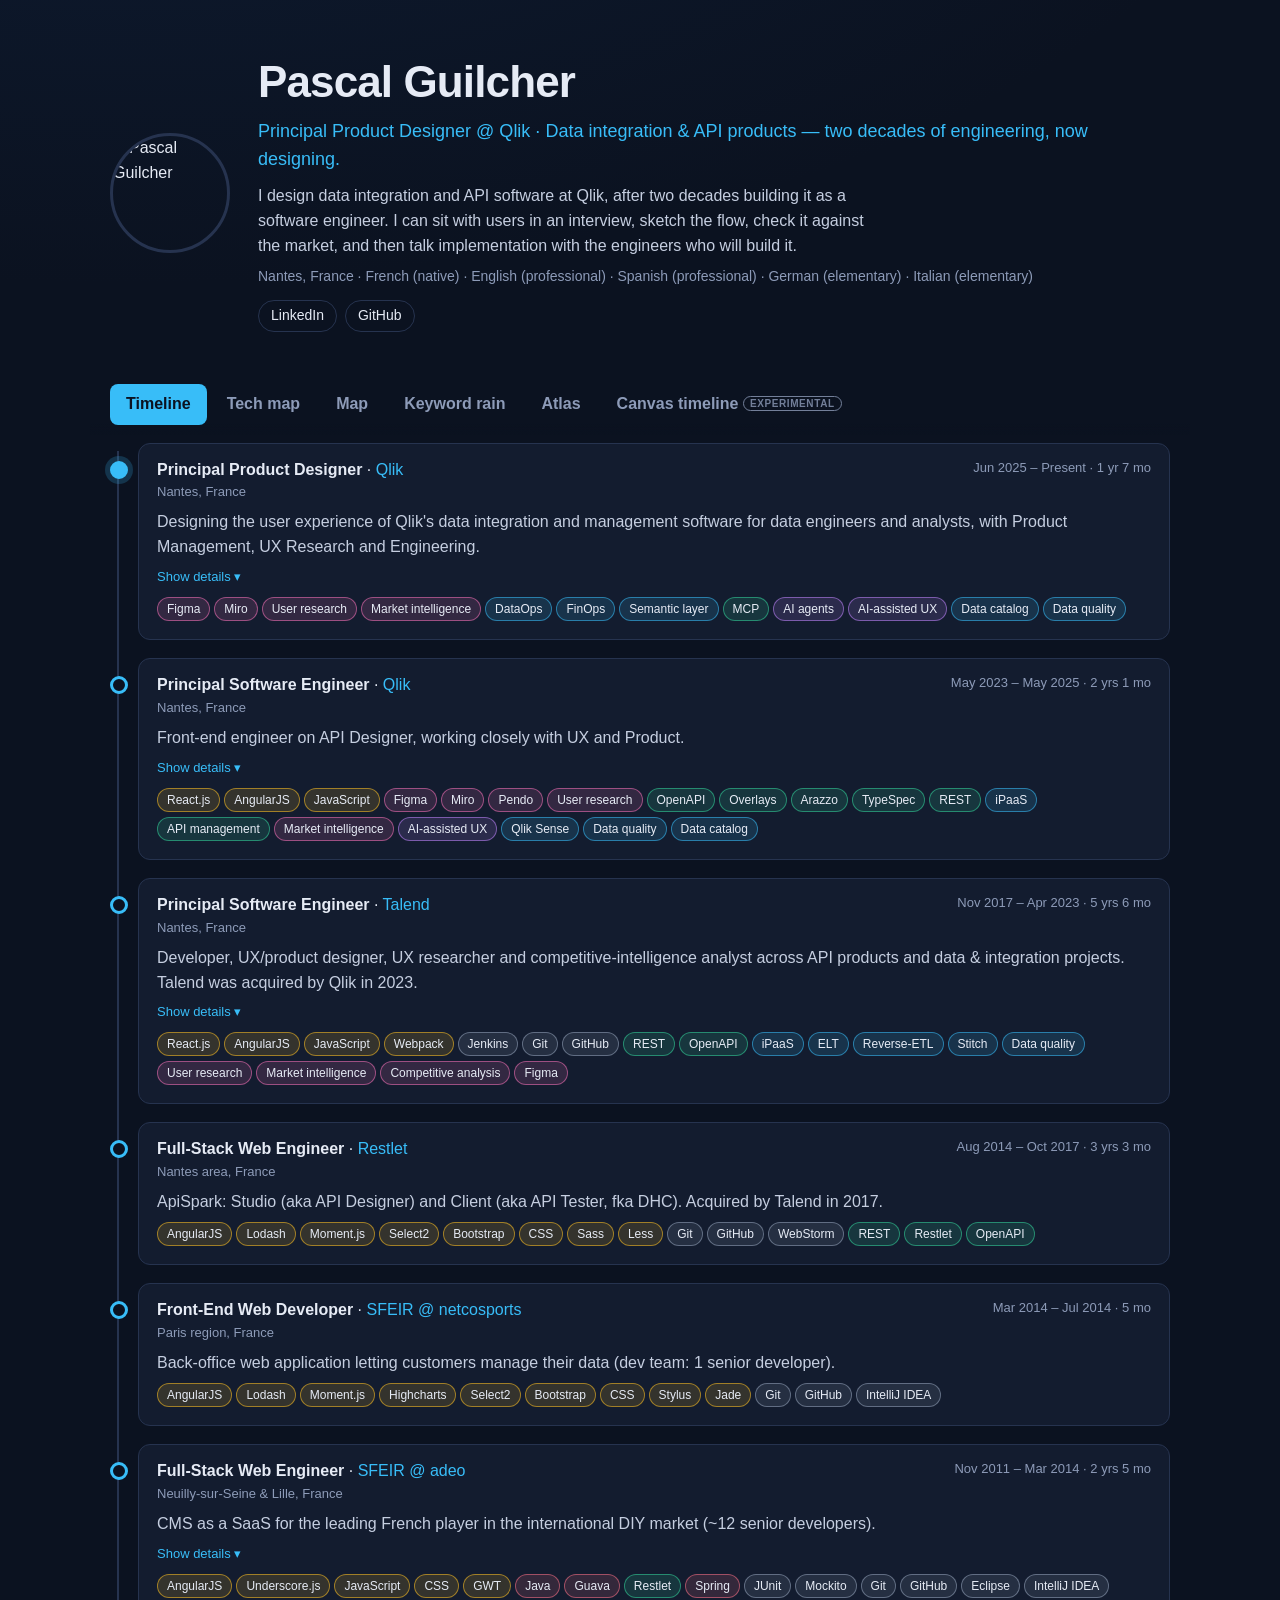
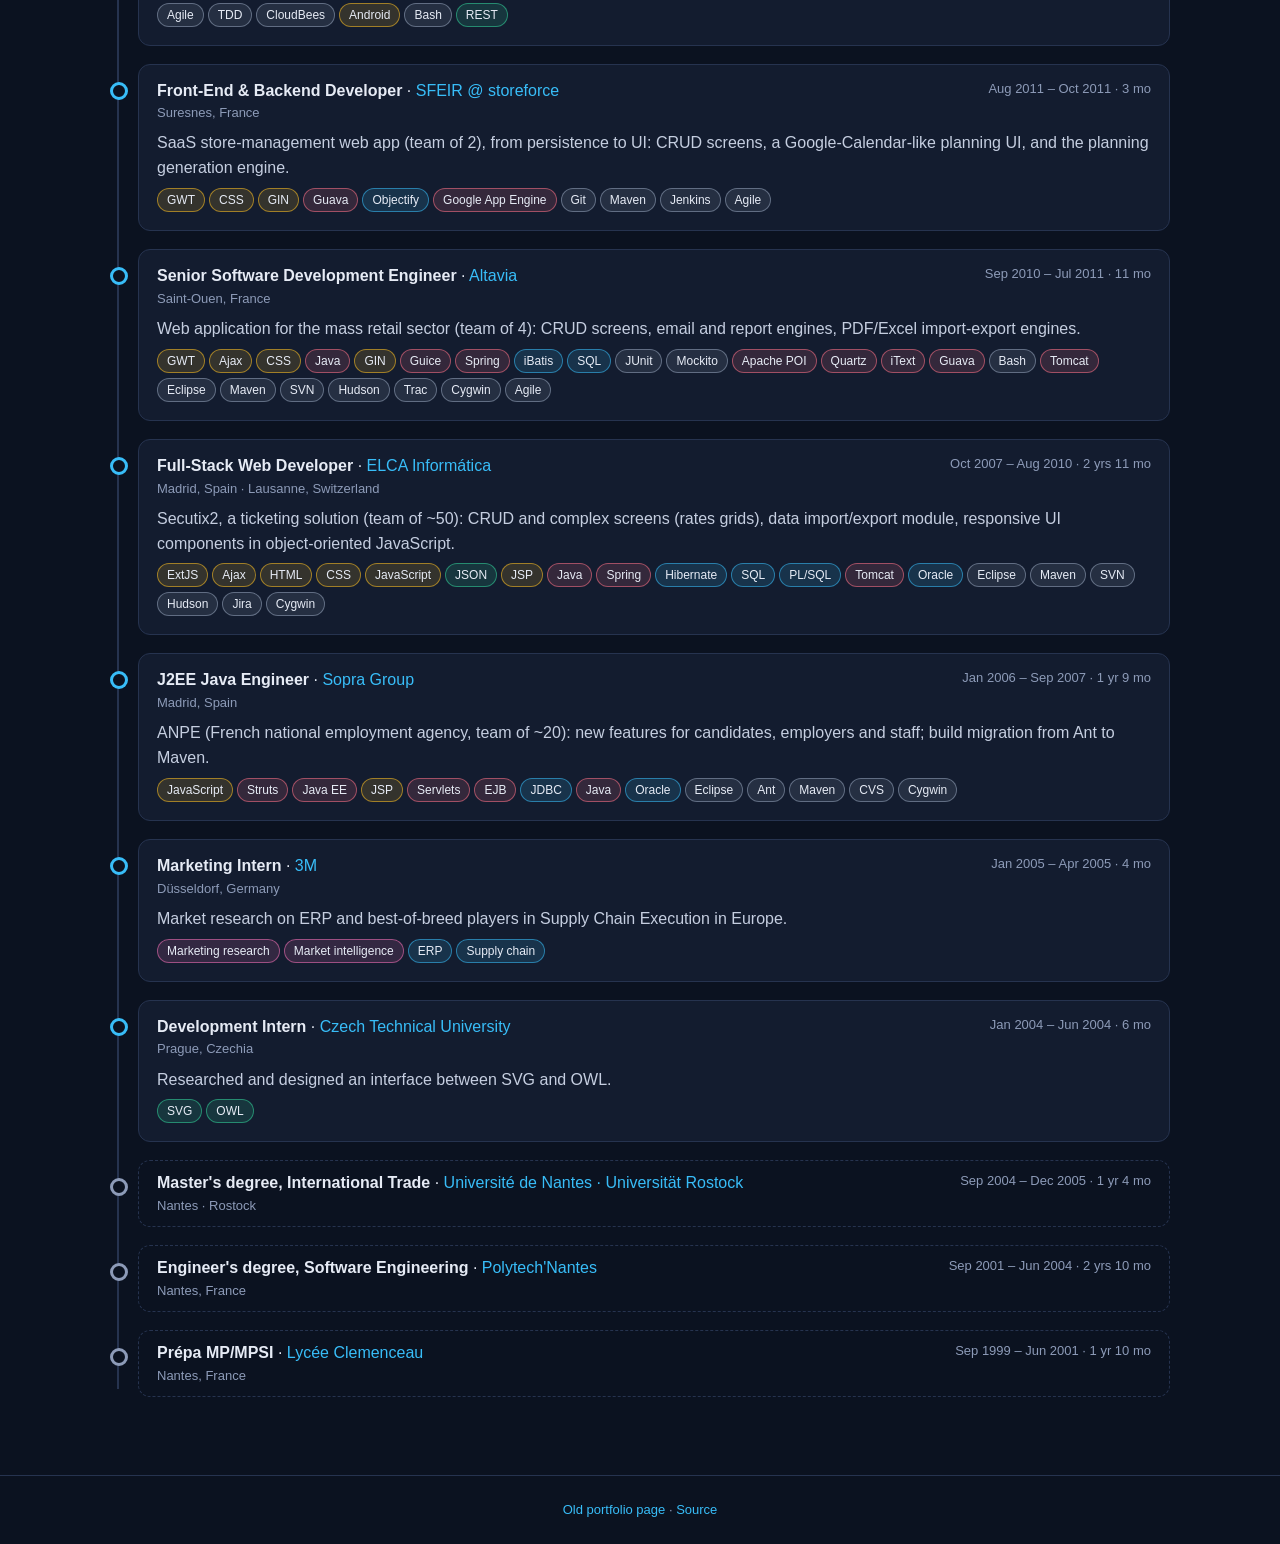
==== index.html @ c903d307 "atlas" ====
<!doctype html>
<html lang="en">
<head>
  <meta charset="utf-8">
  <meta name="viewport" content="width=device-width, initial-scale=1">
  <title>Pascal Guilcher — Product Designer, Data & API</title>
  <meta name="description" content="Pascal Guilcher: principal product designer at Qlik, two decades building data integration and API software. Explore career as a timeline, a tech map, or a typing game.">
  <link rel="canonical" href="https://pgu.github.io/">
  <link rel="icon" href="favicon.ico">
  <link rel="stylesheet" href="css/home.css">
</head>
<body>
  <header class="hero">
    <div class="hero-inner">
      <img class="avatar" src="https://www.gravatar.com/avatar/0f913762808ef14ed1a0dc88cb4f14bb?s=240" alt="Pascal Guilcher">
      <div class="hero-text">
        <h1 id="name"></h1>
        <p class="title" id="title"></p>
        <p class="summary" id="summary"></p>
        <p class="meta" id="meta"></p>
        <nav class="links" id="links"></nav>
      </div>
    </div>
  </header>

  <nav class="tabs" role="tablist">
    <a href="#timeline" role="tab" data-view="timeline">Timeline</a>
    <a href="#tech" role="tab" data-view="tech">Tech map</a>
    <a href="#geo" role="tab" data-view="geo">Map</a>
    <a href="#game" role="tab" data-view="game">Keyword rain</a>
    <a href="#atlas" role="tab" data-view="atlas">Atlas</a>
    <a href="#canvas" role="tab" data-view="canvas">Canvas timeline <span class="badge">experimental</span></a>
  </nav>

  <main>
    <section id="view-timeline" class="view" hidden>
      <div class="filter-bar" id="filter-bar" hidden></div>
      <ol class="timeline" id="timeline"></ol>
    </section>

    <section id="view-tech" class="view" hidden>
      <div class="tech-controls">
        <input type="search" id="tech-search" placeholder="Filter technologies…" autocomplete="off">
        <div id="tech-cats" class="cat-chips"></div>
      </div>
      <div class="tech-detail" id="tech-detail">Click a technology to see where and when it was used.</div>
      <div id="tech-map" class="tech-map"></div>
    </section>

    <section id="view-geo" class="view" hidden>
      <div class="geo-controls">
        <button id="geo-play" class="geo-play" aria-label="Play">▶</button>
        <input type="range" id="geo-slider" min="0" max="0" step="1" value="0" aria-label="Date">
        <output id="geo-date"></output>
      </div>
      <div class="geo-layout">
        <div id="geo-map" class="geo-map"></div>
        <aside id="geo-panel" class="geo-panel"></aside>
      </div>
      <p class="geo-note" id="geo-note"></p>
    </section>

    <section id="view-game" class="view" hidden>
      <div class="game-hud">
        <span>Score <b id="g-score">0</b></span>
        <span>Level <b id="g-level">1</b></span>
        <span>Lives <b id="g-lives">♥♥♥♥♥</b></span>
        <span>Keys/min <b id="g-kpm">0</b></span>
        <span>Best <b id="g-best">0</b></span>
      </div>
      <div class="arena" id="arena">
        <div class="overlay" id="g-overlay">
          <h2>Keyword rain</h2>
          <p>Keywords from the résumé fall. Type them before they hit the floor.<br>
            Punctuation and spaces are optional. <kbd>Backspace</kbd> drops the current target, <kbd>Esc</kbd> pauses.</p>
          <button id="g-start">Start</button>
        </div>
      </div>
      <div class="game-typed" id="g-typed">&nbsp;</div>
      <div class="board">
        <div class="board-head">
          <h3>Records &amp; history</h3>
          <button id="g-clear" class="link-btn">Clear history</button>
        </div>
        <ul class="records" id="g-records"></ul>
        <table class="history">
          <thead><tr><th>Date</th><th>Score</th><th>Level</th><th>Words</th><th>Keys/min</th><th>Accuracy</th><th>Time</th></tr></thead>
          <tbody id="g-history"></tbody>
        </table>
        <p class="board-empty" id="g-empty">No games yet. Stored in this browser only.</p>
      </div>
    </section>

    <section id="view-atlas" class="view" hidden>
      <div class="at-bar">
        <div id="at-crumbs" class="at-crumbs"></div>
        <button id="at-out" class="link-btn">⤴ Zoom out (Esc)</button>
      </div>
      <div class="at-layout">
        <div id="at-stage" class="at-stage" tabindex="0" aria-label="Zoomable map of topics. Click a node or scroll to zoom in, Escape to zoom out.">
          <div id="at-ruler" class="at-ruler"></div>
        </div>
        <aside id="at-panel" class="at-panel"></aside>
      </div>
      <p class="geo-note">Click a node (or scroll / pinch over it) to zoom in; scroll out, Esc or the breadcrumb to zoom back. Dashed curves are cross-links between topics.</p>
    </section>

    <section id="view-canvas" class="view" hidden>
      <div id="cv-fallback" class="cv-fallback" hidden></div>
      <div id="cv-stage" class="cv-stage" hidden></div>
      <p class="geo-note" id="cv-note"></p>
    </section>
  </main>

  <footer>
    <a href="portfolio.html">Old portfolio page</a> ·
    <a href="https://github.com/pgu/pgu.github.io">Source</a>
  </footer>

  <script src="js/data.js"></script>
  <script src="js/home.js"></script>
  <script src="js/geo.js"></script>
  <script src="js/game.js"></script>
  <script src="js/atlas-data.js"></script>
  <script src="js/atlas.js"></script>
  <script src="js/canvas.js"></script>
</body>
</html>
---- css/home.css ----
:root {
  --bg: #0b1220;
  --panel: #131c2f;
  --panel-2: #1a2540;
  --line: #26334f;
  --text: #e6ebf5;
  --muted: #8d9bb8;
  --accent: #38bdf8;
  --mono: ui-monospace, SFMono-Regular, Menlo, Consolas, monospace;
}

* { box-sizing: border-box; }
[hidden] { display: none !important; }

body {
  margin: 0;
  background: radial-gradient(1200px 600px at 10% -10%, #14315a55, transparent), var(--bg);
  color: var(--text);
  font: 16px/1.55 -apple-system, BlinkMacSystemFont, "Segoe UI", Roboto, Helvetica, Arial, sans-serif;
}

a { color: var(--accent); text-decoration: none; }
a:hover { text-decoration: underline; }

/* ---- hero ---- */
.hero { max-width: 1100px; margin: 0 auto; padding: 48px 20px 16px; }
.hero-inner { display: flex; gap: 28px; align-items: center; }
.avatar { width: 120px; height: 120px; border-radius: 50%; border: 3px solid var(--line); flex: none; }
h1 { margin: 0; font-size: clamp(28px, 5vw, 44px); letter-spacing: -.02em; }
.title { margin: 2px 0 10px; color: var(--accent); font-size: 18px; }
.summary { margin: 0 0 8px; max-width: 70ch; color: #c5cee0; }
.meta { margin: 0 0 12px; color: var(--muted); font-size: 14px; }
.links a {
  display: inline-block; margin: 0 8px 6px 0; padding: 4px 12px;
  border: 1px solid var(--line); border-radius: 999px; font-size: 14px; color: var(--text);
}
.links a:hover { border-color: var(--accent); text-decoration: none; }


/* ---- tabs ---- */
.tabs {
  position: sticky; top: 0; z-index: 10; display: flex; gap: 4px; flex-wrap: wrap; align-items: center;
  max-width: 1100px; margin: 20px auto 0; padding: 10px 20px;
  background: linear-gradient(var(--bg) 80%, transparent);
}
.tabs a { padding: 8px 16px; border-radius: 8px; color: var(--muted); font-weight: 600; }
.tabs a:hover { color: var(--text); text-decoration: none; background: var(--panel); }
.tabs a.active { color: var(--bg); background: var(--accent); }
.tabs .tab-portfolio { margin-left: auto; font-weight: 400; font-size: 14px; }

main { max-width: 1100px; margin: 0 auto; padding: 8px 20px 60px; }
footer { text-align: center; color: var(--muted); font-size: 13px; padding: 24px; border-top: 1px solid var(--line); }

/* ---- chips ---- */
.chip {
  display: inline-block; margin: 0 4px 4px 0; padding: 1px 9px; font-size: 12px; line-height: 20px;
  border-radius: 999px; border: 1px solid color-mix(in srgb, var(--c) 55%, transparent);
  background: color-mix(in srgb, var(--c) 14%, transparent); color: var(--text); cursor: pointer; font-family: inherit;
}
.chip:hover, .chip.on { background: var(--c); color: #0b1220; }

/* ---- timeline ---- */
.filter-bar {
  margin: 8px 0 16px; padding: 10px 14px; background: var(--panel-2); border: 1px solid var(--line);
  border-radius: 10px; display: flex; justify-content: space-between; align-items: center; gap: 12px;
}
.filter-bar button { background: none; border: 1px solid var(--line); color: var(--text); border-radius: 6px; padding: 3px 10px; cursor: pointer; }

.timeline { list-style: none; margin: 0; padding: 0 0 0 28px; position: relative; }
.timeline::before { content: ""; position: absolute; left: 7px; top: 8px; bottom: 8px; width: 2px; background: var(--line); }
.tl-item { position: relative; margin: 0 0 18px; transition: opacity .2s; }
.tl-item::before {
  content: ""; position: absolute; left: -28px; top: 18px; width: 12px; height: 12px; border-radius: 50%;
  background: var(--bg); border: 3px solid var(--accent);
}
.tl-item.edu::before { border-color: var(--muted); }
.tl-item.current::before { background: var(--accent); box-shadow: 0 0 0 5px #38bdf833; }
.tl-item.dim { opacity: .28; }
.tl-card { background: var(--panel); border: 1px solid var(--line); border-radius: 12px; padding: 14px 18px; }
.tl-item.edu .tl-card { background: transparent; border-style: dashed; padding: 10px 18px; }
.tl-head { display: flex; flex-wrap: wrap; justify-content: space-between; gap: 4px 16px; }
.tl-role { font-weight: 700; }
.tl-org { color: var(--accent); }
.tl-when { color: var(--muted); font-size: 13px; font-variant-numeric: tabular-nums; }
.tl-place { color: var(--muted); font-size: 13px; }
.tl-blurb { margin: 8px 0 4px; color: #c5cee0; }
.tl-points { margin: 6px 0 8px; padding-left: 18px; color: #aab5cc; font-size: 14px; }
.tl-more { background: none; border: 0; color: var(--accent); cursor: pointer; padding: 0; font-size: 13px; margin-bottom: 6px; }
.tl-tech { margin-top: 6px; }

/* ---- tech map ---- */
.tech-controls { display: flex; flex-wrap: wrap; gap: 12px; align-items: center; margin: 8px 0 12px; }
.tech-controls input {
  background: var(--panel); border: 1px solid var(--line); color: var(--text); padding: 8px 12px; border-radius: 8px; min-width: 220px;
}
.tech-detail { min-height: 48px; padding: 10px 14px; background: var(--panel-2); border: 1px solid var(--line); border-radius: 10px; margin-bottom: 16px; color: #c5cee0; }
.tech-detail b { color: var(--text); }

.tm-axis, .tm-row { display: grid; grid-template-columns: 150px 1fr; align-items: center; gap: 12px; }
.tm-axis { color: var(--muted); font-size: 11px; position: sticky; top: 54px; background: var(--bg); z-index: 5; padding: 4px 0; }
.tm-years { position: relative; height: 16px; }
.tm-years i { position: absolute; transform: translateX(-50%); font-style: normal; }
.tm-cat { margin: 18px 0 4px; font-size: 12px; text-transform: uppercase; letter-spacing: .08em; font-weight: 700; color: var(--c); }
.tm-row { padding: 2px 0; cursor: pointer; border-radius: 6px; }
.tm-row:hover, .tm-row.sel { background: var(--panel); }
.tm-name { font-size: 13px; white-space: nowrap; overflow: hidden; text-overflow: ellipsis; text-align: right; }
.tm-track { position: relative; height: 14px; background-image: linear-gradient(90deg, var(--line) 1px, transparent 1px); background-size: calc(100% / var(--years)) 100%; }
.tm-bar { position: absolute; top: 2px; height: 10px; border-radius: 5px; background: var(--c); opacity: .85; min-width: 4px; }

/* ---- game ---- */
.game-hud { display: flex; flex-wrap: wrap; gap: 24px; margin: 8px 0; color: var(--muted); font-size: 14px; }
.game-hud b { color: var(--text); font-family: var(--mono); font-size: 16px; }
.arena {
  position: relative; height: min(62vh, 560px); overflow: hidden; border: 1px solid var(--line); border-radius: 12px;
  background: linear-gradient(#0d1730, #101a33); font-family: var(--mono);
}
.arena::after { content: ""; position: absolute; left: 0; right: 0; bottom: 0; height: 3px; background: #fb7185; box-shadow: 0 0 14px #fb7185; }
.arena.hit { animation: shake .25s; }
@keyframes shake { 25% { transform: translateX(-5px); } 75% { transform: translateX(5px); } }
.fw {
  position: absolute; top: 0; left: 0; white-space: nowrap; padding: 2px 10px; border-radius: 6px; font-size: 15px;
  background: color-mix(in srgb, var(--c) 18%, #0b1220); border: 1px solid var(--c); will-change: transform;
}
.fw .done { color: var(--c); font-weight: 700; }
.fw.target { box-shadow: 0 0 0 2px #fff6, 0 0 14px var(--c); }
.overlay {
  position: absolute; inset: 0; display: flex; flex-direction: column; align-items: center; justify-content: center;
  text-align: center; background: #0b1220d9; padding: 20px; z-index: 5; font-family: -apple-system, "Segoe UI", sans-serif;
}
.overlay h2 { margin: 0 0 8px; font-size: 28px; }
.overlay p { max-width: 52ch; color: #c5cee0; }
.overlay button {
  margin-top: 8px; padding: 10px 28px; font-size: 16px; font-weight: 700; border: 0; border-radius: 8px;
  background: var(--accent); color: var(--bg); cursor: pointer;
}
kbd { background: var(--panel-2); border: 1px solid var(--line); border-radius: 4px; padding: 0 5px; font-family: var(--mono); font-size: 12px; }
.game-typed { margin-top: 8px; height: 24px; text-align: center; font-family: var(--mono); color: var(--accent); }


.board { margin-top: 28px; }
.board-head { display: flex; justify-content: space-between; align-items: baseline; }
.board h3 { margin: 0 0 10px; font-size: 16px; }
.link-btn { background: none; border: 0; color: var(--muted); cursor: pointer; font-size: 13px; text-decoration: underline; }
.records { list-style: none; display: flex; flex-wrap: wrap; gap: 12px; padding: 0; margin: 0 0 16px; }
.records li { flex: 1 1 130px; background: var(--panel); border: 1px solid var(--line); border-radius: 10px; padding: 10px 14px; }
.records b { display: block; font-size: 22px; font-family: var(--mono); }
.records span { color: var(--muted); font-size: 13px; }
.history { width: 100%; border-collapse: collapse; font-size: 14px; font-variant-numeric: tabular-nums; }
.history th { text-align: left; color: var(--muted); font-weight: 600; border-bottom: 1px solid var(--line); padding: 6px 8px; }
.history td { padding: 6px 8px; border-bottom: 1px solid #1a2540; }
.history td.best { color: #fbbf24; font-weight: 700; }
.board-empty { color: var(--muted); font-size: 14px; }
.history-wrap { overflow-x: auto; }

@media (max-width: 640px) {
  .hero-inner { flex-direction: column; text-align: center; }
  .tm-axis, .tm-row { grid-template-columns: 96px 1fr; gap: 8px; }
  .tabs .tab-portfolio { margin-left: 0; }
}
@media (prefers-reduced-motion: reduce) { .arena.hit { animation: none; } }

/* ---- geo ---- */
.geo-controls { display: flex; align-items: center; gap: 14px; margin: 8px 0 12px; }
.geo-controls input[type=range] { flex: 1; accent-color: var(--accent); }
.geo-controls output { min-width: 84px; text-align: right; font-family: var(--mono); color: var(--accent); }
.geo-play { width: 36px; height: 36px; border-radius: 50%; border: 1px solid var(--line); background: var(--panel); color: var(--text); cursor: pointer; font-size: 14px; }
.geo-play:hover { border-color: var(--accent); }
.geo-layout { display: grid; grid-template-columns: 1fr 340px; gap: 16px; }
.geo-map { height: min(66vh, 600px); min-height: 380px; border: 1px solid var(--line); border-radius: 12px; background: #0d1730; z-index: 0; }
.geo-panel { background: var(--panel); border: 1px solid var(--line); border-radius: 12px; padding: 14px 16px; max-height: min(66vh, 600px); overflow-y: auto; font-size: 14px; }
.geo-panel h3 { margin: 0 0 6px; font-size: 13px; text-transform: uppercase; letter-spacing: .06em; color: var(--muted); }
.geo-panel h3:not(:first-child) { margin-top: 18px; }
.geo-job { margin: 0 0 12px; }
.geo-job b { display: block; }
.geo-job .tl-when, .geo-job .tl-org { font-size: 13px; }
.geo-job.edu b::before { content: "🎓 "; }
.geo-empty { color: var(--muted); }
.geo-note { color: var(--muted); font-size: 12px; }
.leaflet-container { font-family: inherit; background: #0d1730; }
.leaflet-container a { color: var(--accent); }
.pin-active { animation: pulse 1.8s ease-out infinite; transform-origin: center; transform-box: fill-box; }
@keyframes pulse { 0% { stroke-opacity: .9; stroke-width: 2; } 100% { stroke-opacity: 0; stroke-width: 14; } }
@media (max-width: 800px) { .geo-layout { grid-template-columns: 1fr; } .geo-panel { max-height: none; } }
@media (prefers-reduced-motion: reduce) { .pin-active { animation: none; } }
.geo-map .leaflet-tile-pane { filter: invert(1) hue-rotate(200deg) brightness(.85) contrast(.9) saturate(.6); }

/* ---- canvas timeline (HTML-in-Canvas, experimental) ---- */
.badge { font-size: 10px; text-transform: uppercase; letter-spacing: .06em; padding: 1px 6px; border-radius: 999px; border: 1px solid currentColor; vertical-align: 2px; opacity: .8; }
.cv-fallback { background: var(--panel); border: 1px solid var(--line); border-radius: 12px; padding: 20px 24px; max-width: 760px; }
.cv-fallback h2 { margin: 0 0 8px; font-size: 20px; }
.cv-fallback ol { padding-left: 20px; }
.cv-fallback li { margin-bottom: 6px; }
.cv-fallback code { background: var(--panel-2); border: 1px solid var(--line); border-radius: 4px; padding: 1px 6px; font-family: var(--mono); font-size: 13px; }
.cv-fallback button { margin-left: 8px; background: none; border: 1px solid var(--line); color: var(--text); border-radius: 6px; padding: 1px 8px; cursor: pointer; font-size: 12px; }
.cv-fallback .cv-err { color: #fb7185; font-family: var(--mono); font-size: 13px; }
.cv-stage canvas { position: relative; display: block; width: 100%; height: 580px; border: 1px solid var(--line); border-radius: 12px; background: #0a1226; outline: none; }
.cv-stage canvas:focus-visible { border-color: var(--accent); }
.cv-card, .cv-detail { position: absolute; left: 0; top: 0; pointer-events: none; box-sizing: border-box; }
.cv-card {
  width: 160px; height: 100px; padding: 10px 12px; border-radius: 12px; color: #fff; display: flex; flex-direction: column; justify-content: space-between;
  background: linear-gradient(160deg, hsl(var(--h) 55% 34%), hsl(var(--h) 60% 18%)); border: 2px solid hsl(var(--h) 70% 62%);
}
.cv-card.edu { border-style: dashed; }
.cv-card .o { font-size: 28px; font-weight: 800; line-height: 1.05; letter-spacing: -.02em; overflow: hidden; white-space: nowrap; }
.cv-card .s { font-size: 13px; opacity: .85; line-height: 1.2; }
.cv-card .y { font-size: 18px; font-weight: 700; font-variant-numeric: tabular-nums; }
.cv-detail {
  padding: 0; border-radius: 16px; overflow: hidden; color: var(--text); font-size: 15px;
  background: linear-gradient(160deg, hsl(var(--h) 40% 17%), #0e1730); border: 2px solid hsl(var(--h) 70% 58%);
}
.cv-detail.live { pointer-events: auto; }
.cv-detail h2 { margin: 0; font-size: 26px; letter-spacing: -.02em; }
.cv-detail .tl-org { font-size: 18px; }
.cv-detail .tl-when, .cv-detail .tl-place { margin-top: 2px; }
.cv-detail .tl-blurb { margin: 12px 0 6px; }
.cv-detail .tl-points { display: block; }
.cv-detail .tl-tech { margin-top: 10px; }
.cv-detail .cv-close { position: absolute; top: 14px; right: 16px; background: none; border: 1px solid var(--line); color: var(--text); border-radius: 6px; padding: 2px 10px; cursor: pointer; }

.cv-detail .cv-body { height: 100%; overflow-y: auto; padding: 22px 26px 26px; box-sizing: border-box; overscroll-behavior: contain; }
.cv-detail .cv-body::-webkit-scrollbar { width: 10px; }
.cv-detail .cv-body::-webkit-scrollbar-track { background: transparent; }
.cv-detail .cv-body::-webkit-scrollbar-thumb { background: hsl(var(--h) 40% 45% / .6); border-radius: 5px; border: 2px solid transparent; background-clip: padding-box; }
.cv-detail .cv-close { right: 26px; z-index: 1; }

/* ---- atlas (cosmic zoom) ---- */
.at-bar { display: flex; justify-content: space-between; align-items: center; gap: 12px; margin: 8px 0 10px; min-height: 32px; }
.at-crumbs { display: flex; flex-wrap: wrap; align-items: center; gap: 4px; font-size: 14px; }
.at-sep { color: var(--muted); }
.at-crumb { background: none; border: 0; color: var(--muted); cursor: pointer; padding: 2px 6px; border-radius: 6px; font: inherit; }
.at-crumb:hover { background: var(--panel); color: var(--text); }
.at-crumb.on { color: var(--accent); font-weight: 700; cursor: default; }
.at-layout { display: grid; grid-template-columns: 1fr 300px; gap: 16px; }
.at-stage {
  position: relative; height: 600px; overflow: hidden; border: 1px solid var(--line); border-radius: 12px; outline: none;
  background: radial-gradient(circle at 50% 50%, #12203f 0%, #0a1226 70%); user-select: none;
}
.at-stage:focus-visible { border-color: var(--accent); }
.at-layer { position: absolute; left: 0; top: 0; width: 100%; height: 100%; transform-origin: 0 0; }
.at-layer.moving { pointer-events: none; will-change: transform, opacity; }
.at-edges { position: absolute; left: 0; top: 0; pointer-events: none; overflow: visible; }
.at-edge { fill: none; stroke: rgba(141,155,184,.55); stroke-width: 2; stroke-dasharray: 5 6; pointer-events: stroke; }
.at-edge.hot { stroke: var(--accent); stroke-width: 4; stroke-dasharray: none; }
.at-center { position: absolute; transform: translate(-50%, -50%); text-align: center; color: var(--muted); font-size: 13px; max-width: 120px; pointer-events: none; }
.at-center b { color: var(--text); font-weight: 600; }
.at-node {
  position: absolute; border-radius: 50%; box-sizing: border-box; cursor: pointer; display: flex; align-items: center; justify-content: center;
  background: radial-gradient(circle at 35% 30%, hsl(var(--h) 50% 26%), hsl(var(--h) 55% 12%)); border: 2px solid hsl(var(--h) 65% 52%);
  transition: box-shadow .15s, border-color .15s;
}
.at-node.leaf { background: radial-gradient(circle at 35% 30%, hsl(var(--h) 55% 34%), hsl(var(--h) 55% 20%)); border-style: dashed; }
.at-node:hover { box-shadow: 0 0 0 4px hsl(var(--h) 80% 60% / .25), 0 0 24px hsl(var(--h) 80% 60% / .35); border-color: hsl(var(--h) 85% 68%); }
.at-node.flash { animation: at-flash 1.4s ease-out; }
@keyframes at-flash { 0%, 40% { box-shadow: 0 0 0 6px #fff9, 0 0 40px hsl(var(--h) 90% 65%); } 100% { box-shadow: none; } }
.at-label { position: relative; z-index: 1; text-align: center; line-height: 1.15; font-weight: 600; text-shadow: 0 1px 6px #000c; pointer-events: none; }
.at-layer.moving .at-label { transition: none; }
.at-dot { position: absolute; border-radius: 50%; background: hsl(var(--h) 60% 45% / .35); border: 1px solid hsl(var(--h) 70% 60% / .45); pointer-events: none; box-sizing: border-box; }
.at-badge { position: absolute; bottom: 10%; z-index: 1; font-size: 11px; padding: 0 6px; border-radius: 999px; background: #0b1220cc; border: 1px solid var(--line); color: var(--muted); pointer-events: none; }
.at-ruler { position: absolute; left: 12px; top: 28px; bottom: 28px; width: 150px; pointer-events: none; z-index: 5; border-left: 2px solid var(--line); }
.at-tick { position: absolute; left: 0; transform: translateY(-50%); font-size: 11px; color: var(--muted); white-space: nowrap; display: flex; align-items: center; }
.at-tick i { width: 10px; height: 2px; background: var(--line); margin-left: 0; margin-right: 6px; }
.at-tick.known { color: #c5cee0; }
.at-tick span { max-width: 130px; overflow: hidden; text-overflow: ellipsis; }
.at-marker { position: absolute; left: -7px; width: 12px; height: 12px; margin-top: -6px; border-radius: 50%; background: var(--accent); box-shadow: 0 0 12px var(--accent); }
.at-panel { background: var(--panel); border: 1px solid var(--line); border-radius: 12px; padding: 14px 16px; height: 600px; overflow-y: auto; font-size: 14px; }
.at-panel h3 { margin: 14px 0 6px; font-size: 12px; text-transform: uppercase; letter-spacing: .06em; color: var(--muted); }
.at-panel h3:first-child { margin-top: 0; }
.at-panel h2 { margin: 0 0 4px; font-size: 20px; letter-spacing: -.01em; }
.at-path { color: var(--muted); font-size: 12px; margin-bottom: 8px; }
.at-link { padding: 6px 0; border-bottom: 1px solid #1a2540; }
.at-link em { display: block; color: var(--muted); font-size: 12px; font-style: normal; }
.at-link .link-btn { color: var(--accent); }
@media (max-width: 900px) { .at-layout { grid-template-columns: 1fr; } .at-panel { height: auto; max-height: 320px; } .at-ruler { display: none; } }
.at-node.zoom-focus .at-label, .at-node.zoom-focus .at-badge { opacity: calc(1 - var(--t, 0) * 6); }
.at-node.zoom-focus .at-dot { opacity: calc(1 - var(--t, 0) * 3); }
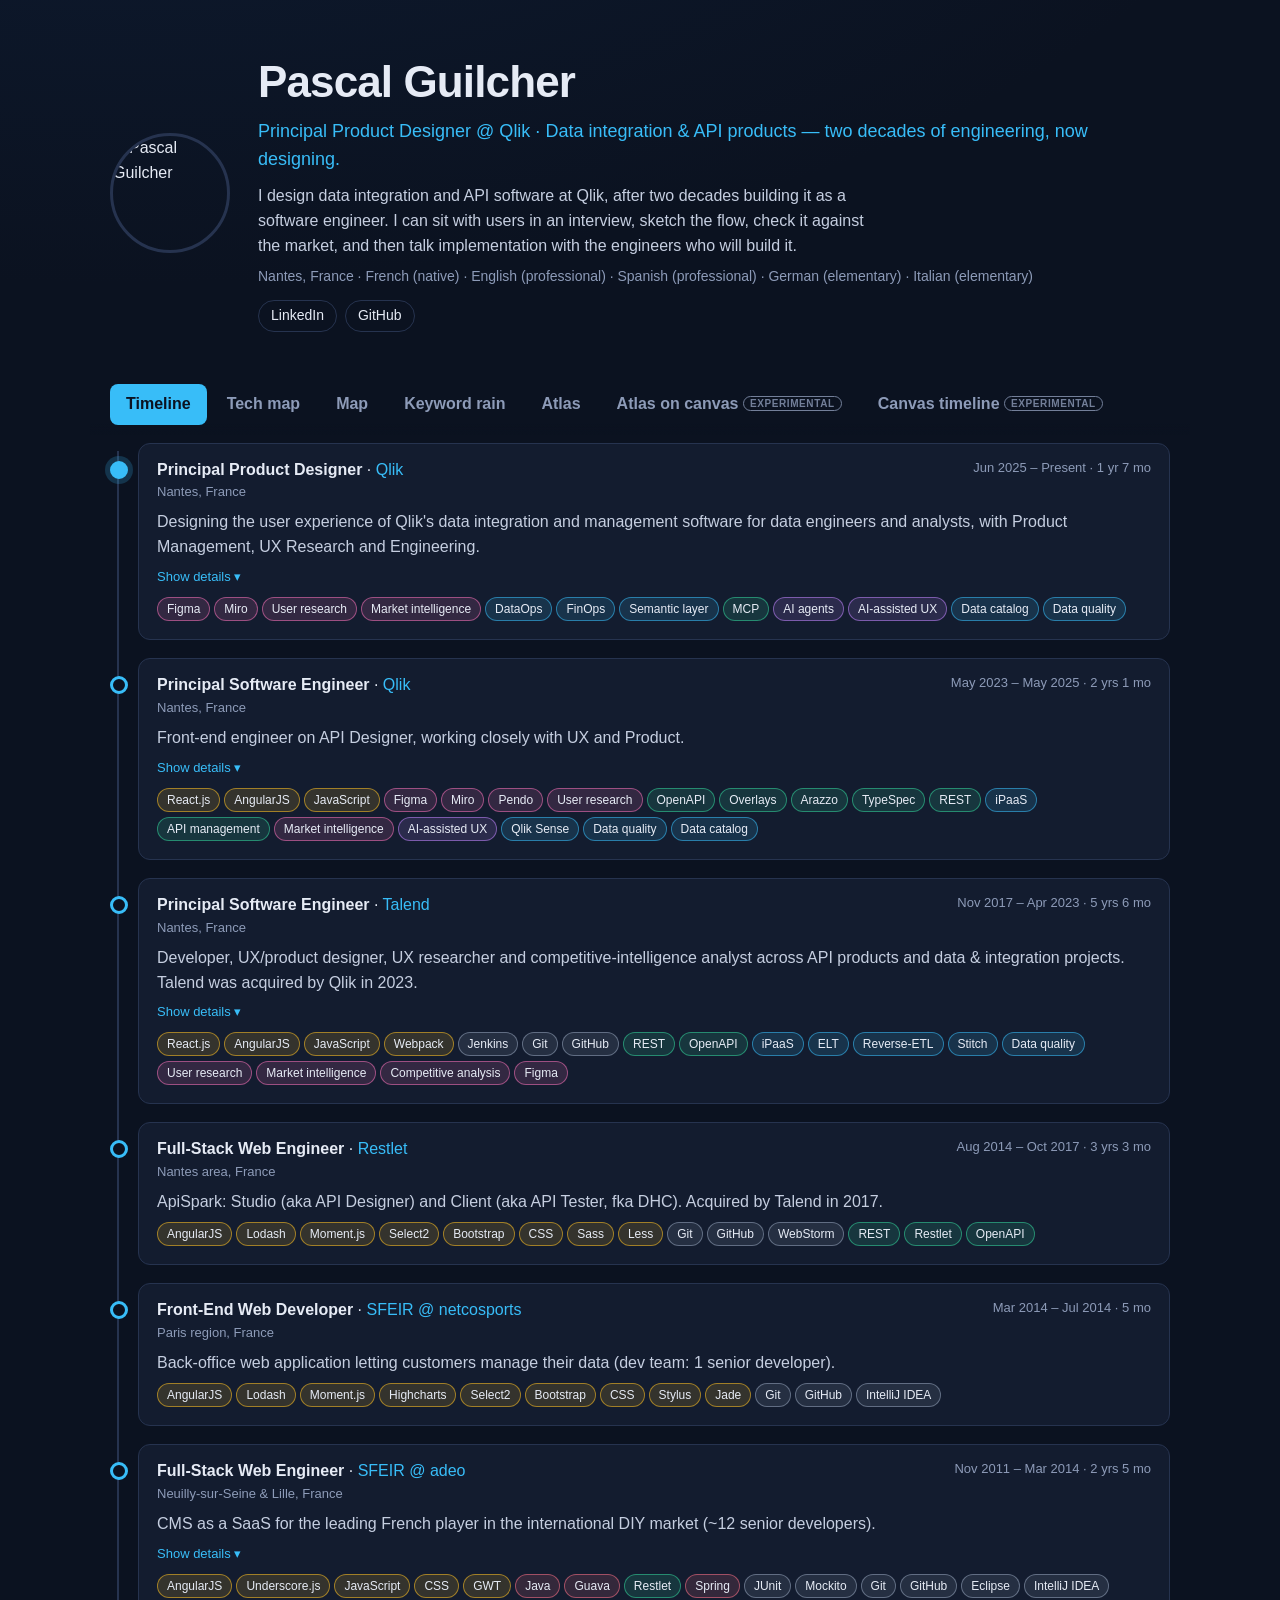
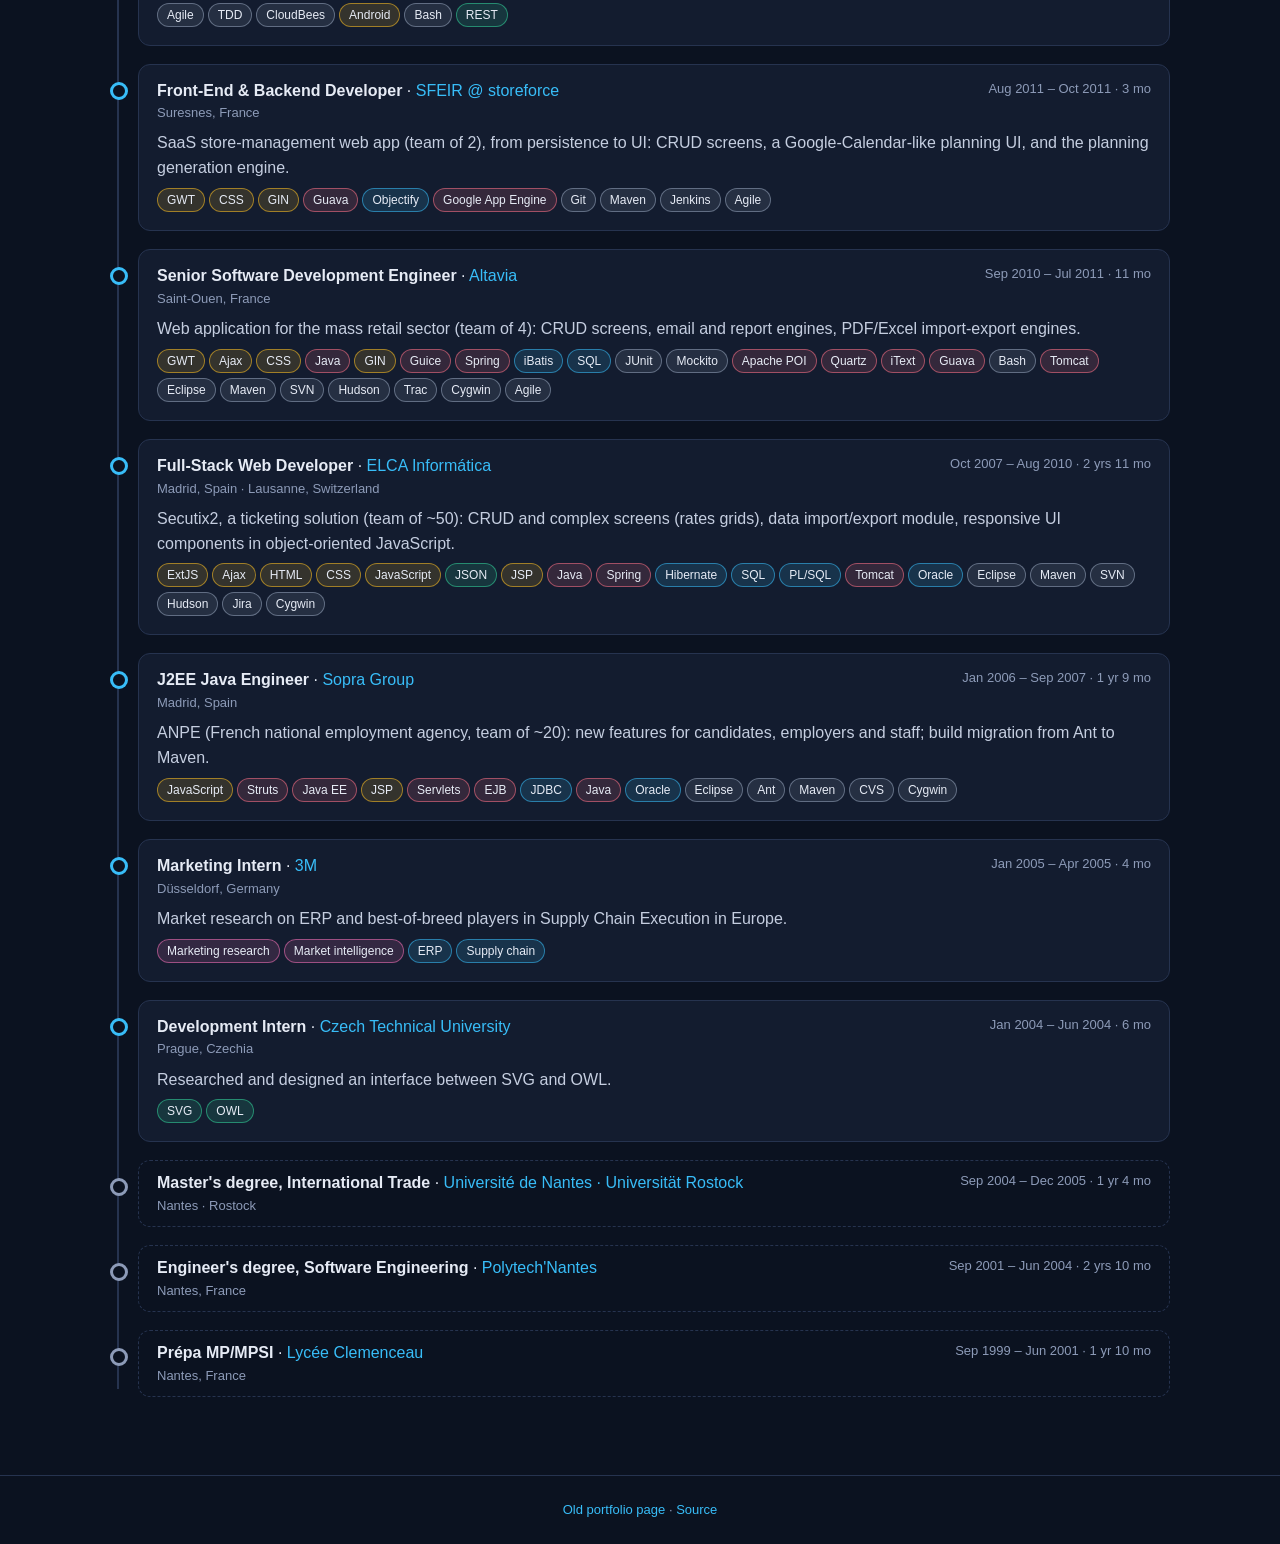
==== commit f8604b4d: "canvas v2" ====
--- a/index.html
+++ b/index.html
@@ -29,6 +29,7 @@
     <a href="#geo" role="tab" data-view="geo">Map</a>
     <a href="#game" role="tab" data-view="game">Keyword rain</a>
     <a href="#atlas" role="tab" data-view="atlas">Atlas</a>
+    <a href="#atlas-canvas" role="tab" data-view="atlas-canvas">Atlas on canvas <span class="badge">experimental</span></a>
     <a href="#canvas" role="tab" data-view="canvas">Canvas timeline <span class="badge">experimental</span></a>
   </nav>
 
@@ -94,6 +95,7 @@
     <section id="view-atlas" class="view" hidden>
       <div class="at-bar">
         <div id="at-crumbs" class="at-crumbs"></div>
+        <label class="at-toggle js-blur-wrap" hidden title="Pictures from licensed sources (Gartner, BARC, Forrester) are blurred by default"><input type="checkbox" class="js-blur" checked> Blur restricted images</label>
         <button id="at-out" class="link-btn">⤴ Zoom out (Esc)</button>
       </div>
       <div class="at-layout">
@@ -103,6 +105,24 @@
         <aside id="at-panel" class="at-panel"></aside>
       </div>
       <p class="geo-note">Click a node (or scroll / pinch over it) to zoom in; scroll out, Esc or the breadcrumb to zoom back. Dashed curves are cross-links between topics.</p>
+    </section>
+
+    <section id="view-atlas-canvas" class="view" hidden>
+      <div id="ac-fallback" class="cv-fallback" hidden></div>
+      <div id="ac-main" hidden>
+        <div class="at-bar">
+          <div id="ac-crumbs" class="at-crumbs"></div>
+          <label class="at-toggle"><input type="checkbox" id="ac-fx-stars" checked> Star warp</label>
+          <label class="at-toggle"><input type="checkbox" id="ac-fx-dof" checked> Depth of field</label>
+          <label class="at-toggle js-blur-wrap" hidden title="Pictures from licensed sources (Gartner, BARC, Forrester) are blurred by default"><input type="checkbox" class="js-blur" checked> Blur restricted images</label>
+          <button id="ac-out" class="link-btn">⤴ Zoom out (Esc)</button>
+        </div>
+        <div class="at-layout">
+          <div id="ac-stage" class="ac-stage"></div>
+          <aside id="ac-panel" class="at-panel"></aside>
+        </div>
+        <p class="geo-note" id="ac-note">Experimental: the same Atlas, drawn on one canvas. Every circle is a real DOM element painted with drawElementImage(); the starfield, depth of field, glow and link arcs are canvas effects. Hover a circle to see its cross-links, click to zoom in, scroll to scrub the zoom, Esc to zoom out.</p>
+      </div>
     </section>
 
     <section id="view-canvas" class="view" hidden>
@@ -124,5 +144,6 @@
   <script src="js/atlas-data.js"></script>
   <script src="js/atlas.js"></script>
   <script src="js/canvas.js"></script>
+  <script src="js/atlas-canvas.js"></script>
 </body>
 </html>
--- a/css/home.css
+++ b/css/home.css
@@ -241,8 +241,7 @@
 .at-edges { position: absolute; left: 0; top: 0; pointer-events: none; overflow: visible; }
 .at-edge { fill: none; stroke: rgba(141,155,184,.55); stroke-width: 2; stroke-dasharray: 5 6; pointer-events: stroke; }
 .at-edge.hot { stroke: var(--accent); stroke-width: 4; stroke-dasharray: none; }
-.at-center { position: absolute; transform: translate(-50%, -50%); text-align: center; color: var(--muted); font-size: 13px; max-width: 120px; pointer-events: none; }
-.at-center b { color: var(--text); font-weight: 600; }
+.at-center { position: absolute; transform: translate(-50%, -50%); text-align: center; color: var(--muted); font-size: 13px; max-width: 130px; pointer-events: none; display: flex; flex-direction: column; align-items: center; gap: 4px; }
 .at-node {
   position: absolute; border-radius: 50%; box-sizing: border-box; cursor: pointer; display: flex; align-items: center; justify-content: center;
   background: radial-gradient(circle at 35% 30%, hsl(var(--h) 50% 26%), hsl(var(--h) 55% 12%)); border: 2px solid hsl(var(--h) 65% 52%);
@@ -266,10 +265,90 @@
 .at-panel h3 { margin: 14px 0 6px; font-size: 12px; text-transform: uppercase; letter-spacing: .06em; color: var(--muted); }
 .at-panel h3:first-child { margin-top: 0; }
 .at-panel h2 { margin: 0 0 4px; font-size: 20px; letter-spacing: -.01em; }
-.at-path { color: var(--muted); font-size: 12px; margin-bottom: 8px; }
 .at-link { padding: 6px 0; border-bottom: 1px solid #1a2540; }
 .at-link em { display: block; color: var(--muted); font-size: 12px; font-style: normal; }
 .at-link .link-btn { color: var(--accent); }
 @media (max-width: 900px) { .at-layout { grid-template-columns: 1fr; } .at-panel { height: auto; max-height: 320px; } .at-ruler { display: none; } }
 .at-node.zoom-focus .at-label, .at-node.zoom-focus .at-badge { opacity: calc(1 - var(--t, 0) * 6); }
 .at-node.zoom-focus .at-dot { opacity: calc(1 - var(--t, 0) * 3); }
+
+
+.at-backdrop { position: absolute; border-radius: 50%; background-size: cover; background-position: center; opacity: .5; pointer-events: none;
+  -webkit-mask-image: radial-gradient(circle, #000 55%, transparent 72%); mask-image: radial-gradient(circle, #000 55%, transparent 72%); }
+.at-node.pic { background-size: cover; background-position: center; box-shadow: inset 0 0 0 100vmax rgba(5,10,25,.28); }
+.at-node.pic:hover { box-shadow: inset 0 0 0 100vmax rgba(5,10,25,.12), 0 0 0 4px hsl(var(--h) 80% 60% / .25), 0 0 24px hsl(var(--h) 80% 60% / .35); }
+.at-dot.pic { background-size: cover; background-position: center; border-color: rgba(255,255,255,.35); }
+.at-node.tiny { border-width: 1px; }
+.at-node.tiny .at-label { position: absolute; top: 100%; margin-top: 4px; max-width: none !important; white-space: nowrap; }
+.at-node.tiny .at-dot { display: none; }
+.at-credit { color: var(--muted); font-size: 11px; margin: 0 0 8px; }
+.at-caption { display: block; font-weight: 400; font-size: .85em; color: #c5cee0; opacity: .85; margin-top: 1px; }
+
+.at-seq { fill: none; stroke: rgba(197,206,224,.8); stroke-width: 2; }
+.at-gallery { display: flex; flex-direction: column; gap: 12px; margin: 10px 0 12px; }
+.at-fig { margin: 0; }
+.at-fig img { display: block; width: 100%; height: auto; border-radius: 8px; border: 1px solid var(--line); background: #fff; cursor: zoom-in; }
+.at-fig img:hover { border-color: var(--accent); }
+.at-fig figcaption { font-size: 11px; color: var(--muted); margin-top: 4px; line-height: 1.35; }
+.at-lightbox { position: fixed; inset: 0; z-index: 1000; background: rgba(5,10,25,.93); display: flex; flex-direction: column; align-items: center; justify-content: center; gap: 10px; padding: 20px; cursor: zoom-out; }
+.at-lightbox[hidden] { display: none; }
+.at-lightbox img { max-width: 96vw; max-height: 84vh; background: #fff; border-radius: 8px; }
+.at-lb-cap { color: #c5cee0; font-size: 13px; text-align: center; max-width: 90vw; }
+.at-crumbs { flex-wrap: nowrap; min-width: 0; overflow: hidden; }
+.at-crumb { white-space: nowrap; }
+.at-bar .link-btn { white-space: nowrap; flex: none; }
+
+.at-toggle { display: inline-flex; align-items: center; gap: 6px; font-size: 13px; color: var(--muted); white-space: nowrap; cursor: pointer; flex: none; }
+.at-toggle input { accent-color: var(--accent); }
+.at-fig { position: relative; }
+.at-fig.restricted { overflow: hidden; border-radius: 8px; }
+.at-fig.restricted img { transition: filter .2s; }
+body:not(.at-reveal) .at-fig.restricted img { filter: blur(4px); transform: scale(1.03); }
+body:not(.at-reveal) .at-lightbox.restricted img { filter: blur(22px); clip-path: inset(0 round 8px); transform: scale(1.0); }
+.at-lightbox { overflow: hidden; }
+body.at-reveal .at-fig.restricted figcaption { position: relative; background: var(--panel); }
+.at-crumb:not(.on) { flex: 0 1 auto; min-width: 0; overflow: hidden; text-overflow: ellipsis; }
+.at-crumb.on { flex: none; }
+.at-sep { flex: none; }
+
+/* ruler levels are buttons */
+button.at-tick { background: none; border: 0; padding: 3px 0; font: inherit; font-size: 11px; cursor: pointer; pointer-events: auto; text-align: left; }
+button.at-tick:hover { color: var(--accent); }
+button.at-tick:hover i { background: var(--accent); }
+.at-tick.here { color: var(--accent); font-weight: 600; cursor: default; }
+/* discreet "(me)" and picture hint */
+.at-node.discreet .at-label { font-weight: 400; color: #aab5cc; text-shadow: none; font-size: 12px !important; }
+.at-node.discreet .at-caption { font-size: 11px; opacity: .8; }
+.at-badge { background: transparent; border: 0; padding: 0; color: var(--muted); opacity: .75; display: inline-flex; align-items: center; gap: 6px; }
+.at-badge .at-pic { display: inline-flex; }
+
+.at-link .at-details { list-style: none; margin: 4px 0 2px; padding: 0 0 0 10px; border-left: 2px solid var(--line); }
+.at-link .at-details li { font-size: 12px; color: #aab5cc; padding: 2px 0; }
+.at-link .at-details li em { display: block; }
+.at-back { display: block; width: 100%; margin: 0 0 12px; padding: 6px 10px; text-align: left; background: #38bdf81a; border: 1px solid var(--accent); color: var(--accent); border-radius: 8px; cursor: pointer; font: inherit; font-size: 13px; }
+.at-back:hover { background: #38bdf833; }
+
+/* centre of a level: two buttons, the level's name and the way up */
+.at-center button { pointer-events: auto; cursor: pointer; font: inherit; border: 0; background: none; border-radius: 10px; }
+.at-center-title { color: var(--text); font-weight: 600; font-size: 13px; line-height: 1.25; padding: 5px 10px; }
+.at-center-title:hover { background: #ffffff14; }
+.at-center-title.picked { animation: at-picked 1s ease-out; }
+@keyframes at-picked { 0% { background: #38bdf84d; } 100% { background: transparent; } }
+.at-center-up { color: var(--muted); font-size: 11px; padding: 3px 9px; border: 1px solid var(--line) !important; }
+.at-center-up:hover { color: var(--accent); border-color: var(--accent) !important; background: #38bdf81a; }
+
+.at-toggle.konami { animation: at-konami 1.2s ease-out; }
+@keyframes at-konami { 0% { background: #38bdf866; box-shadow: 0 0 0 6px #38bdf833; } 100% { background: transparent; box-shadow: none; } }
+.at-toggle { padding: 2px 8px; border-radius: 8px; }
+
+.cv-tools { display: flex; align-items: center; gap: 16px; margin: 0 0 8px; flex-wrap: wrap; }
+.cv-save { background: var(--panel); border: 1px solid var(--line); color: var(--text); border-radius: 8px; padding: 5px 12px; font: inherit; font-size: 13px; cursor: pointer; }
+.cv-save:hover { border-color: var(--accent); color: var(--accent); }
+.cv-fx { color: var(--muted); font-size: 13px; cursor: pointer; display: inline-flex; align-items: center; gap: 4px; }
+.cv-fx input { accent-color: var(--accent); }
+
+/* ---- atlas on canvas ---- */
+.ac-stage { position: relative; height: 600px; border: 1px solid var(--line); border-radius: 12px; overflow: hidden; background: #0a1226; }
+.ac-stage canvas { position: relative; display: block; width: 100%; height: 100%; outline: none; }
+.ac-stage canvas:focus-visible { box-shadow: inset 0 0 0 2px var(--accent); }
+#view-atlas-canvas .at-bar { flex-wrap: wrap; }
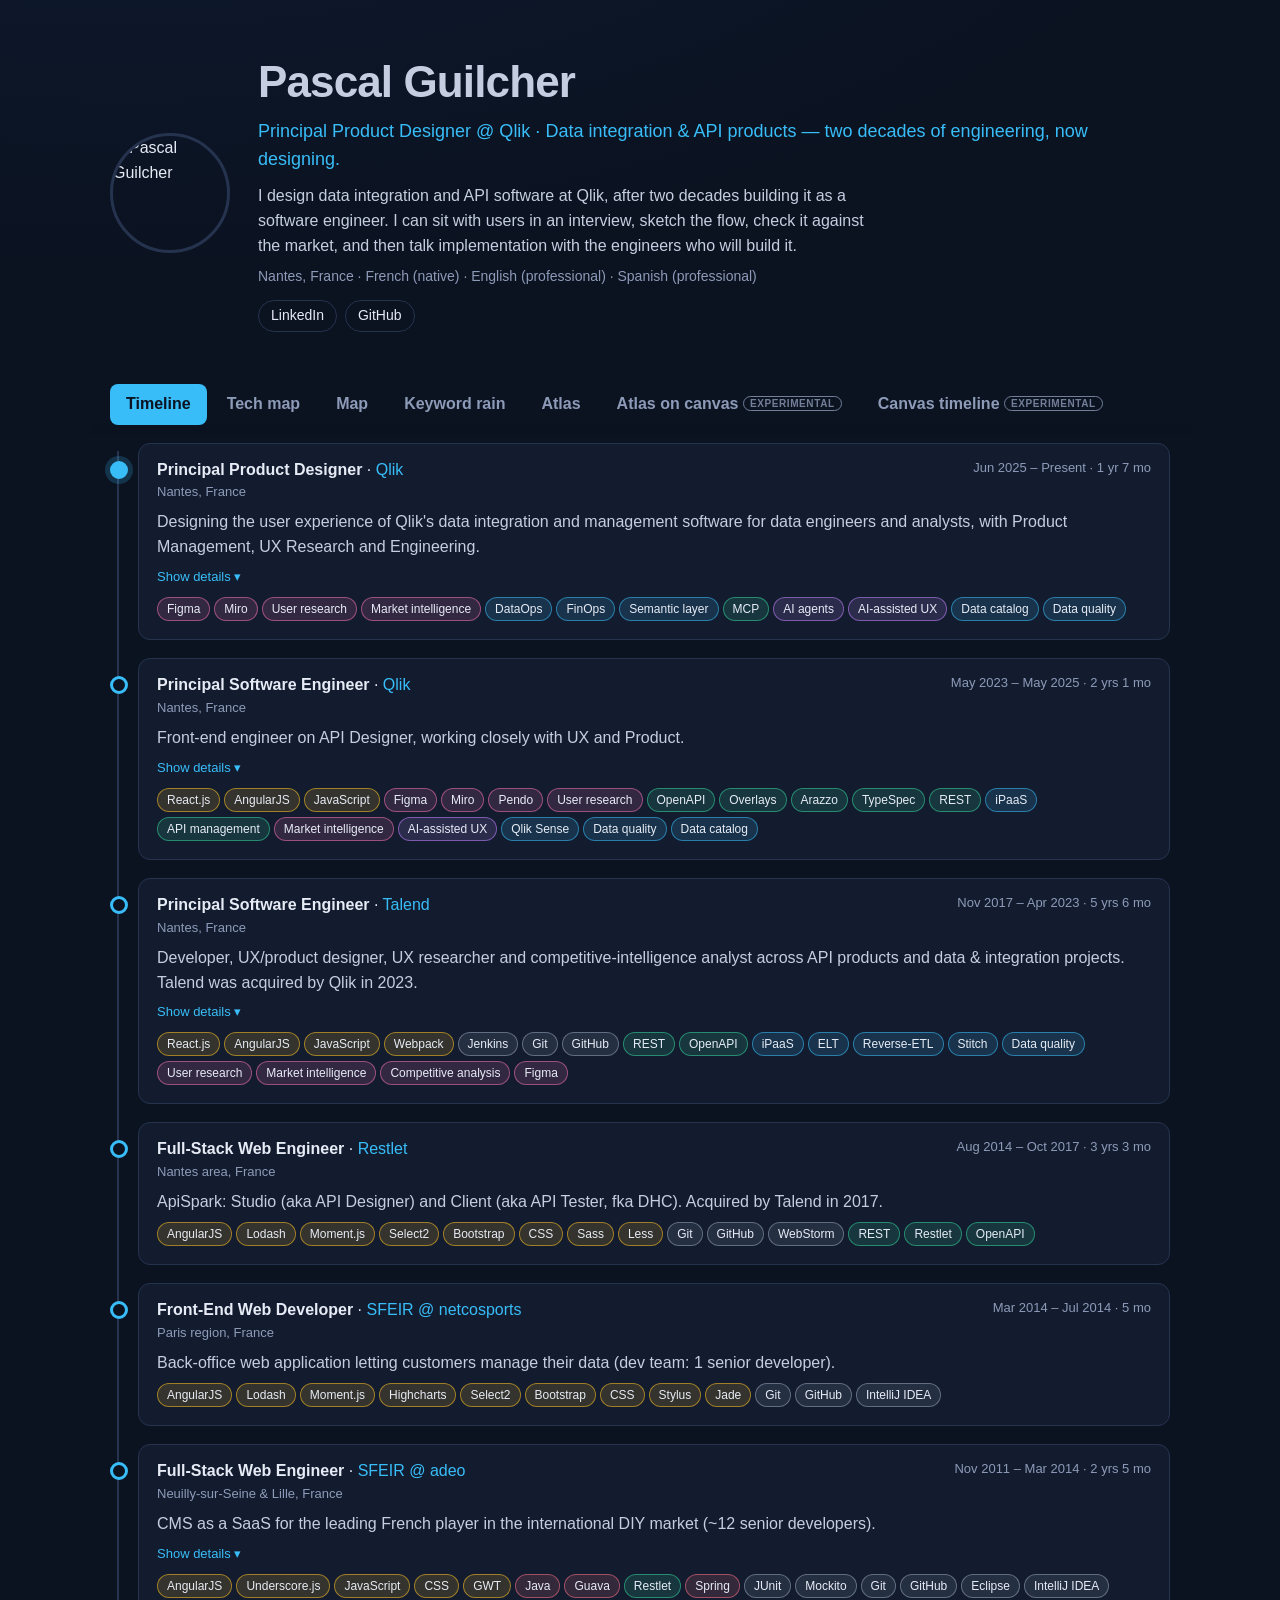
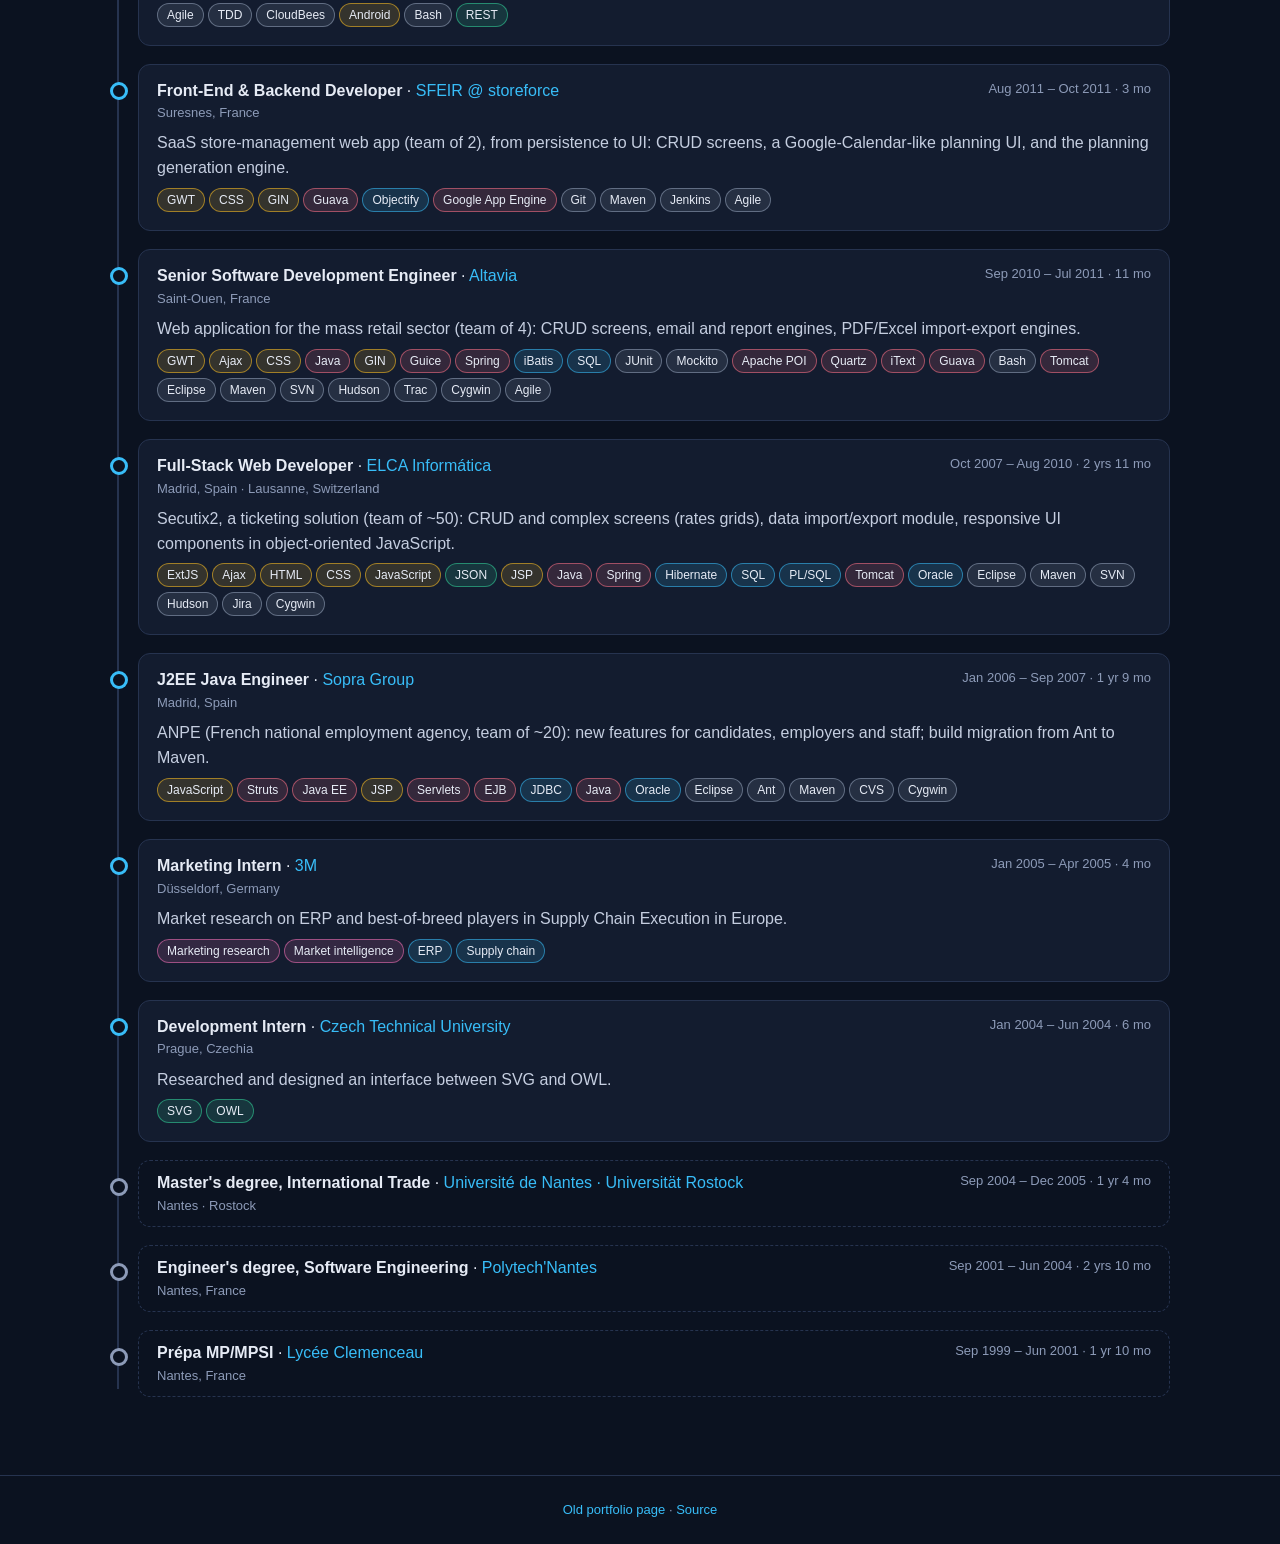
==== commit d88099e1: "wip" ====
--- a/index.html
+++ b/index.html
@@ -10,6 +10,14 @@
   <link rel="stylesheet" href="css/home.css">
 </head>
 <body>
+
+  <!--   __________  ________ ____ ___    -->
+  <!--   \______   \/  _____/|    |   \   -->
+  <!--   |     ___/   \  ____|    |   /   -->
+  <!--   |    |    \   \_\   \    |  /    -->
+  <!--   |____|     \_____  /_______/     -->
+  <!--                    \/              -->
+
   <header class="hero">
     <div class="hero-inner">
       <img class="avatar" src="https://www.gravatar.com/avatar/0f913762808ef14ed1a0dc88cb4f14bb?s=240" alt="Pascal Guilcher">
--- a/css/home.css
+++ b/css/home.css
@@ -26,7 +26,7 @@
 .hero { max-width: 1100px; margin: 0 auto; padding: 48px 20px 16px; }
 .hero-inner { display: flex; gap: 28px; align-items: center; }
 .avatar { width: 120px; height: 120px; border-radius: 50%; border: 3px solid var(--line); flex: none; }
-h1 { margin: 0; font-size: clamp(28px, 5vw, 44px); letter-spacing: -.02em; }
+h1 { color: #c5cee0; margin: 0; font-size: clamp(28px, 5vw, 44px); letter-spacing: -.02em; }
 .title { margin: 2px 0 10px; color: var(--accent); font-size: 18px; }
 .summary { margin: 0 0 8px; max-width: 70ch; color: #c5cee0; }
 .meta { margin: 0 0 12px; color: var(--muted); font-size: 14px; }
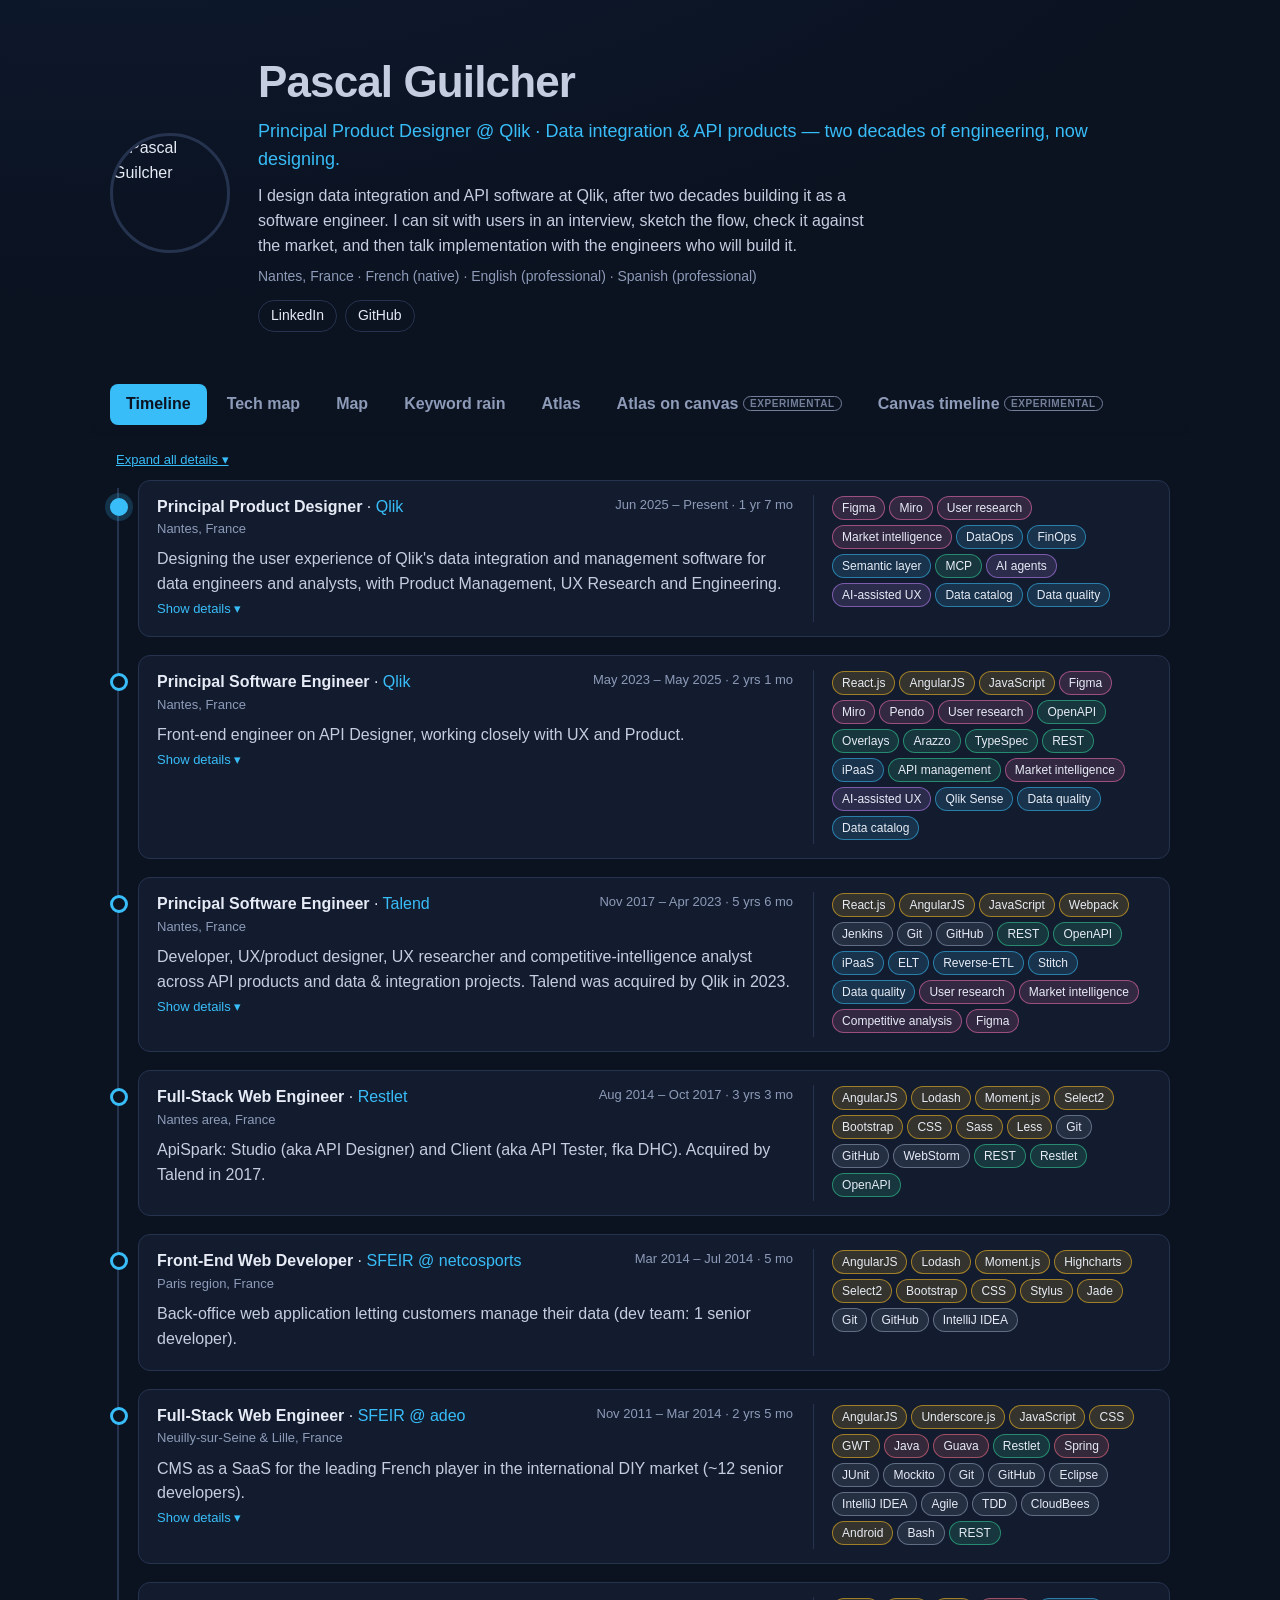
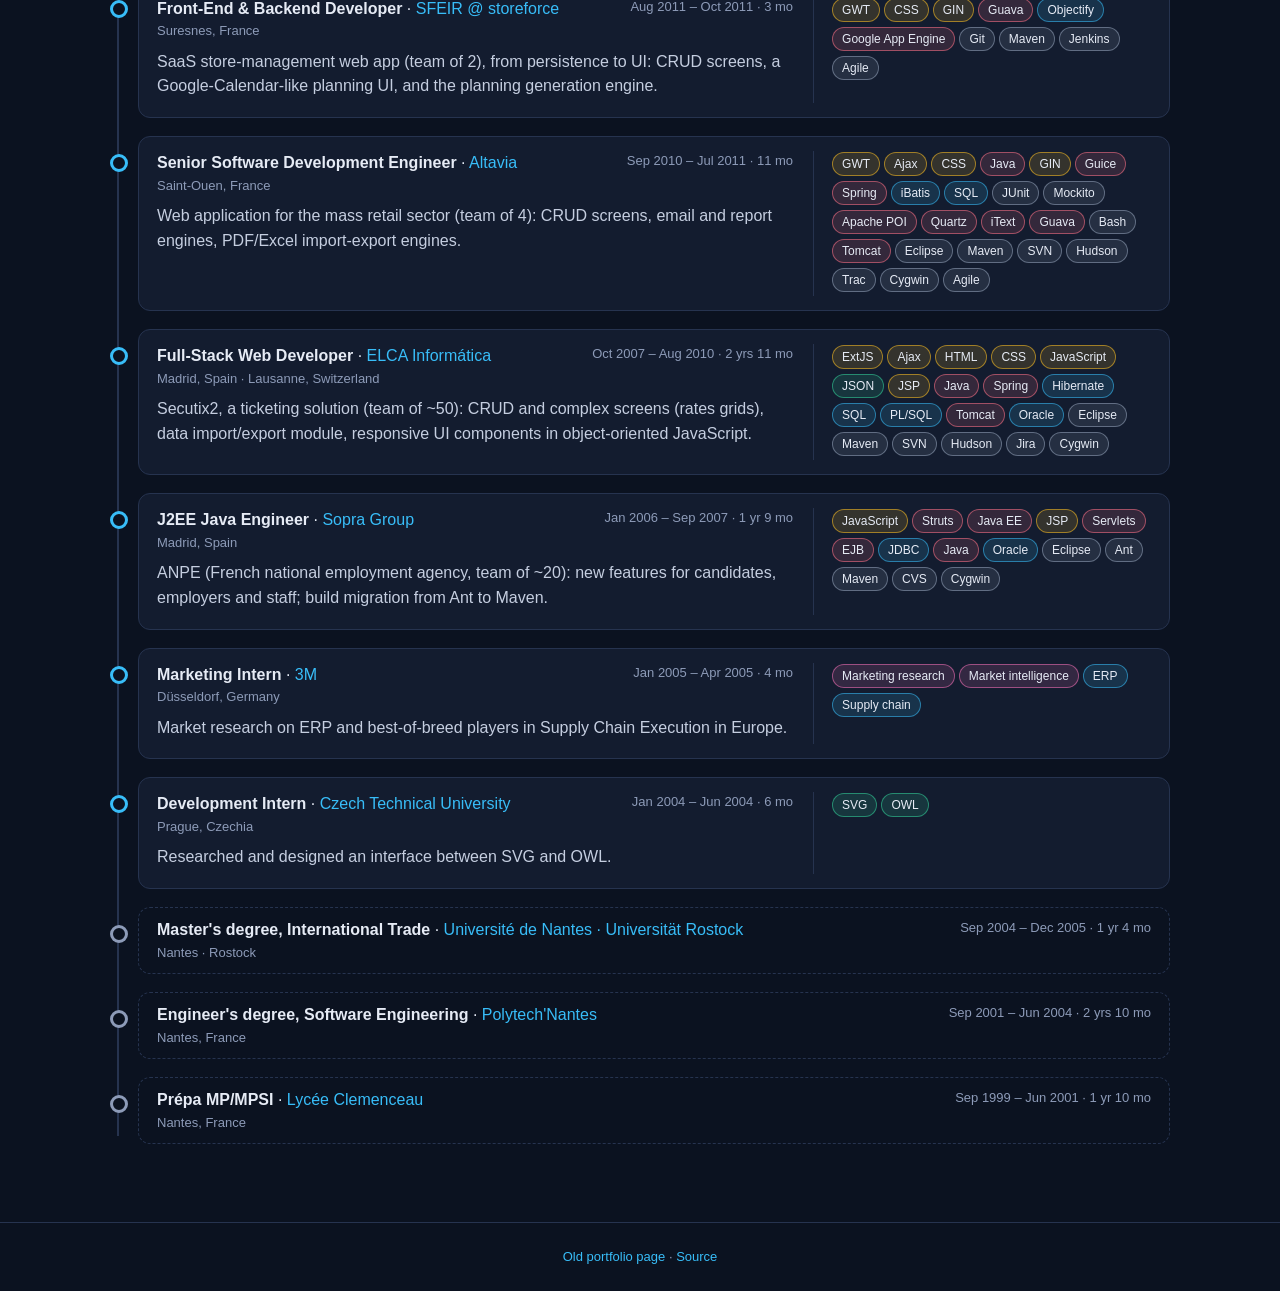
==== commit c25aeb4d: "wip" ====
--- a/index.html
+++ b/index.html
@@ -43,6 +43,9 @@
 
   <main>
     <section id="view-timeline" class="view" hidden>
+      <div class="tl-tools">
+        <button id="tl-expand" class="link-btn" type="button">Expand all details ▾</button>
+      </div>
       <div class="filter-bar" id="filter-bar" hidden></div>
       <ol class="timeline" id="timeline"></ol>
     </section>
@@ -145,6 +148,7 @@
     <a href="https://github.com/pgu/pgu.github.io">Source</a>
   </footer>
 
+  <script src="js/hello.js"></script>
   <script src="js/data.js"></script>
   <script src="js/home.js"></script>
   <script src="js/geo.js"></script>
--- a/css/home.css
+++ b/css/home.css
@@ -352,3 +352,14 @@
 .ac-stage canvas { position: relative; display: block; width: 100%; height: 100%; outline: none; }
 .ac-stage canvas:focus-visible { box-shadow: inset 0 0 0 2px var(--accent); }
 #view-atlas-canvas .at-bar { flex-wrap: wrap; }
+
+/* ---- timeline: toolbar and the "tags on the right" card layout ---- */
+.tl-tools { display: flex; align-items: center; gap: 18px; margin: 8px 0 12px; flex-wrap: wrap; }
+.tl-tools .link-btn { color: var(--accent); }
+.tl-tools .link-btn:disabled { opacity: .4; cursor: default; }
+@media (min-width: 761px) {
+  .timeline .tl-item.work .tl-card { display: grid; grid-template-columns: minmax(0, 1fr) minmax(190px, 34%); column-gap: 20px; align-items: start; }
+  .timeline .tl-item.work .tl-card > * { grid-column: 1; }
+  .timeline .tl-item.work .tl-card > .tl-more { justify-self: start; }
+  .timeline .tl-item.work .tl-card > .tl-tech { grid-column: 2; grid-row: 1 / span 12; margin: 0; padding-left: 18px; border-left: 1px solid var(--line); align-self: stretch; }
+}
